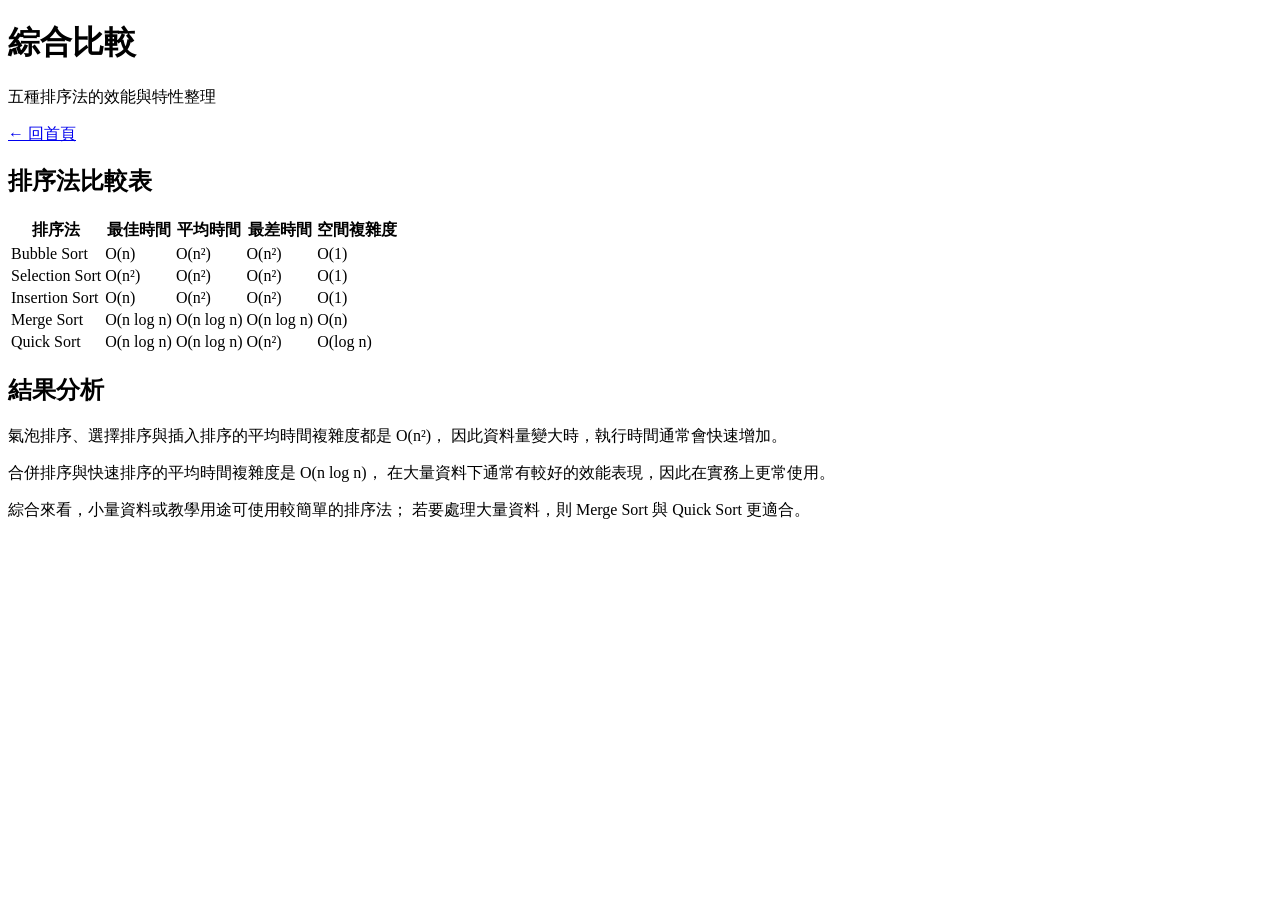
==== compare.html @ 7dc37f77 "Add files via upload" ====
<!DOCTYPE html>
<html lang="zh-Hant">
<head>
  <meta charset="UTF-8">
  <title>綜合比較</title>
  <link rel="stylesheet" href="style.css">
</head>
<body class="dark-body">
  <div class="container">
    <div class="page-title">
      <h1>綜合比較</h1>
      <p>五種排序法的效能與特性整理</p>
    </div>

    <div class="back-home">
      <a href="index.html">← 回首頁</a>
    </div>

    <div class="card">
      <h2>排序法比較表</h2>
      <table>
        <tr>
          <th>排序法</th>
          <th>最佳時間</th>
          <th>平均時間</th>
          <th>最差時間</th>
          <th>空間複雜度</th>
        </tr>
        <tr>
          <td>Bubble Sort</td>
          <td>O(n)</td>
          <td>O(n²)</td>
          <td>O(n²)</td>
          <td>O(1)</td>
        </tr>
        <tr>
          <td>Selection Sort</td>
          <td>O(n²)</td>
          <td>O(n²)</td>
          <td>O(n²)</td>
          <td>O(1)</td>
        </tr>
        <tr>
          <td>Insertion Sort</td>
          <td>O(n)</td>
          <td>O(n²)</td>
          <td>O(n²)</td>
          <td>O(1)</td>
        </tr>
        <tr>
          <td>Merge Sort</td>
          <td>O(n log n)</td>
          <td>O(n log n)</td>
          <td>O(n log n)</td>
          <td>O(n)</td>
        </tr>
        <tr>
          <td>Quick Sort</td>
          <td>O(n log n)</td>
          <td>O(n log n)</td>
          <td>O(n²)</td>
          <td>O(log n)</td>
        </tr>
      </table>
    </div>

    <div class="card">
      <h2>結果分析</h2>
      <p>
        氣泡排序、選擇排序與插入排序的平均時間複雜度都是 O(n²)，
        因此資料量變大時，執行時間通常會快速增加。
      </p>
      <p>
        合併排序與快速排序的平均時間複雜度是 O(n log n)，
        在大量資料下通常有較好的效能表現，因此在實務上更常使用。
      </p>
      <p>
        綜合來看，小量資料或教學用途可使用較簡單的排序法；
        若要處理大量資料，則 Merge Sort 與 Quick Sort 更適合。
      </p>
    </div>
  </div>
</body>
</html>
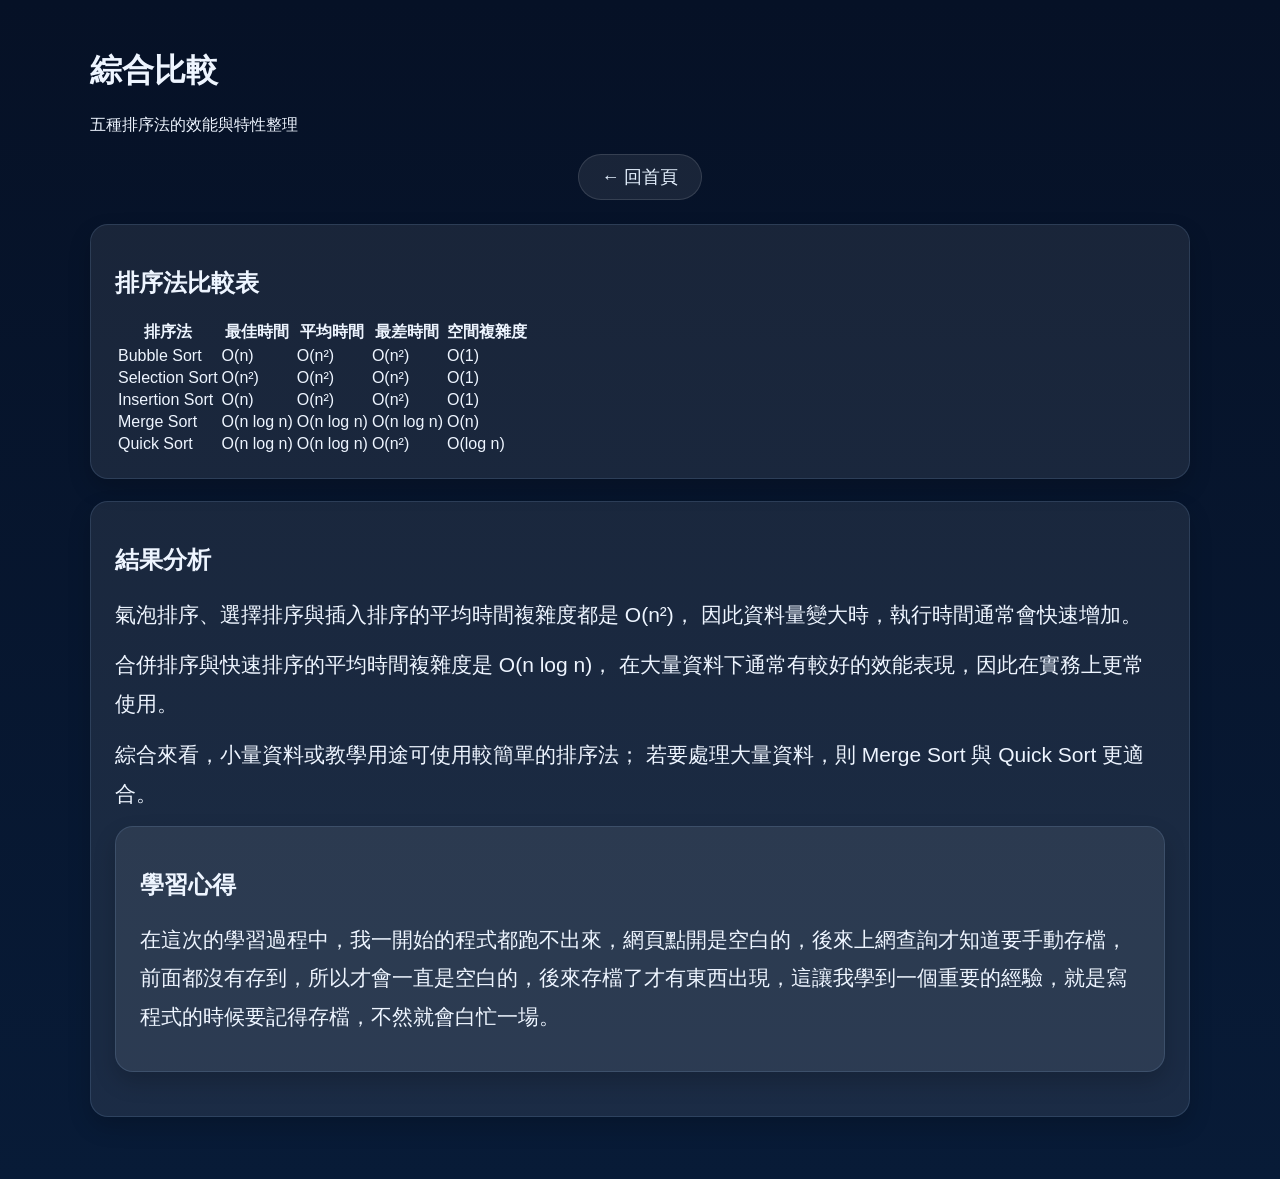
==== commit d50deedb: "Add files via upload" ====
--- a/compare.html
+++ b/compare.html
@@ -78,6 +78,11 @@
         綜合來看，小量資料或教學用途可使用較簡單的排序法；
         若要處理大量資料，則 Merge Sort 與 Quick Sort 更適合。
       </p>
+       <div class="card">
+      <h2>學習心得</h2>
+      <p>
+        在這次的學習過程中，我一開始的程式都跑不出來，網頁點開是空白的，後來上網查詢才知道要手動存檔，前面都沒有存到，所以才會一直是空白的，後來存檔了才有東西出現，這讓我學到一個重要的經驗，就是寫程式的時候要記得存檔，不然就會白忙一場。
+      </p>
     </div>
   </div>
 </body>
--- a/style.css
+++ b/style.css
@@ -0,0 +1,300 @@
+* {
+  box-sizing: border-box;
+}
+
+body {
+  margin: 0;
+  font-family: "Microsoft JhengHei", Arial, sans-serif;
+  background: linear-gradient(180deg, #061126, #081b37);
+  color: #eef5ff;
+}
+
+.container {
+  width: 92%;
+  max-width: 1100px;
+  margin: 0 auto;
+  padding: 28px 0 40px;
+}
+
+.title-area {
+  text-align: center;
+  margin-bottom: 22px;
+}
+
+.title-area h1 {
+  margin: 0;
+  font-size: 46px;
+  color: #ff7b42;
+  letter-spacing: 1px;
+}
+
+.title-area p {
+  margin: 10px 0 0;
+  color: #b8d6ff;
+  font-size: 22px;
+}
+
+.back-home {
+  text-align: center;
+  margin: 18px 0 24px;
+}
+
+.back-home a {
+  display: inline-block;
+  color: #e6f2ff;
+  text-decoration: none;
+  padding: 10px 22px;
+  border-radius: 999px;
+  background: rgba(255,255,255,0.08);
+  border: 1px solid rgba(255,255,255,0.12);
+  font-size: 18px;
+}
+
+.back-home a:hover {
+  background: rgba(255,255,255,0.14);
+}
+
+.card {
+  background: rgba(255,255,255,0.08);
+  border: 1px solid rgba(160, 205, 255, 0.14);
+  border-radius: 18px;
+  padding: 22px 24px;
+  margin-bottom: 22px;
+  box-shadow: 0 10px 22px rgba(0,0,0,0.18);
+}
+
+.card p {
+  font-size: 21px;
+  line-height: 1.85;
+  margin: 0 0 12px;
+}
+
+.highlight {
+  color: #ffb15e;
+  font-weight: bold;
+}
+
+.info-row {
+  display: flex;
+  flex-wrap: wrap;
+  gap: 12px;
+  margin-bottom: 18px;
+}
+
+.badge {
+  background: rgba(255,255,255,0.07);
+  border: 1px solid rgba(255,255,255,0.12);
+  border-radius: 999px;
+  padding: 10px 16px;
+  font-size: 17px;
+  color: #ddebff;
+}
+
+.status-box {
+  background: rgba(28, 87, 174, 0.45);
+  border: 1px solid rgba(75, 154, 255, 0.7);
+  border-radius: 14px;
+  padding: 14px 18px;
+  font-size: 20px;
+  text-align: center;
+  margin-bottom: 22px;
+  color: #eef7ff;
+}
+
+.visual-box {
+  background: rgba(255,255,255,0.07);
+  border: 1px solid rgba(255,255,255,0.08);
+  border-radius: 18px;
+  padding: 24px 20px 18px;
+  margin-bottom: 20px;
+}
+
+.bars {
+  height: 290px;
+  display: flex;
+  align-items: flex-end;
+  justify-content: center;
+  gap: 8px;
+  padding: 12px 8px 0;
+}
+
+.bar-wrap {
+  display: flex;
+  flex-direction: column;
+  align-items: center;
+  width: 54px;
+}
+
+.bar {
+  width: 100%;
+  border-radius: 8px 8px 0 0;
+  transition: height 0.25s ease, background 0.25s ease, transform 0.25s ease;
+  display: flex;
+  align-items: flex-start;
+  justify-content: center;
+  color: white;
+  font-size: 15px;
+  padding-top: 6px;
+  font-weight: bold;
+}
+
+.bar-label {
+  margin-top: 8px;
+  color: #dcecff;
+  font-size: 15px;
+}
+
+.legend {
+  display: flex;
+  flex-wrap: wrap;
+  gap: 18px;
+  justify-content: center;
+  margin-top: 18px;
+  font-size: 16px;
+  color: #dcecff;
+}
+
+.legend-item {
+  display: flex;
+  align-items: center;
+  gap: 8px;
+}
+
+.dot {
+  width: 14px;
+  height: 14px;
+  border-radius: 4px;
+  display: inline-block;
+}
+
+.controls {
+  display: flex;
+  flex-wrap: wrap;
+  justify-content: center;
+  gap: 14px;
+  margin-bottom: 18px;
+}
+
+button {
+  border: none;
+  border-radius: 999px;
+  padding: 14px 24px;
+  color: white;
+  font-size: 18px;
+  font-weight: bold;
+  cursor: pointer;
+  transition: transform 0.15s ease, opacity 0.15s ease;
+}
+
+button:hover {
+  transform: translateY(-1px);
+  opacity: 0.95;
+}
+
+button:disabled {
+  opacity: 0.45;
+  cursor: not-allowed;
+  transform: none;
+}
+
+.btn-start { background: linear-gradient(90deg, #2b74ff, #3da6ff); }
+.btn-pause { background: linear-gradient(90deg, #7b4a12, #ae6d1f); }
+.btn-step  { background: linear-gradient(90deg, #6b38df, #9449ff); }
+.btn-reset { background: linear-gradient(90deg, #54657a, #7e92a8); }
+.btn-shuffle { background: linear-gradient(90deg, #0f7a69, #1eaf94); }
+
+.bottom-controls {
+  display: flex;
+  flex-wrap: wrap;
+  justify-content: center;
+  gap: 18px;
+  align-items: center;
+  margin-bottom: 8px;
+}
+
+.control-group {
+  display: flex;
+  align-items: center;
+  gap: 10px;
+  background: rgba(255,255,255,0.06);
+  border: 1px solid rgba(255,255,255,0.1);
+  padding: 10px 14px;
+  border-radius: 999px;
+  font-size: 17px;
+}
+
+input[type="number"] {
+  width: 70px;
+  border: 1px solid rgba(255,255,255,0.18);
+  background: rgba(5,12,28,0.65);
+  color: white;
+  border-radius: 10px;
+  padding: 8px 10px;
+  font-size: 17px;
+  text-align: center;
+}
+
+input[type="range"] {
+  width: 180px;
+}
+
+.apply-btn {
+  padding: 10px 18px;
+  font-size: 16px;
+  border-radius: 12px;
+  background: linear-gradient(90deg, #c11468, #ff2e7b);
+}
+
+pre {
+  margin: 0;
+  background: #07142a;
+  border-radius: 14px;
+  border: 1px solid rgba(255,255,255,0.08);
+  padding: 18px;
+  overflow-x: auto;
+}
+
+code {
+  color: #dceaff;
+  font-family: Consolas, monospace;
+  font-size: 18px;
+  line-height: 1.7;
+}
+
+.unsorted { background: #45b7ee; }
+.scan { background: #f2ad23; }
+.min { background: #ff8a1f; }
+.current { background: #7e87e8; }
+.swap { background: #ff4f7a; }
+.sorted { background: #54d97b; }
+.left { background: #8a83ff; }
+.right { background: #45b7ee; }
+.write { background: #ff8a1f; }
+.pivot { background: #f04d85; }
+
+@media (max-width: 768px) {
+  .title-area h1 {
+    font-size: 34px;
+  }
+
+  .title-area p,
+  .card p,
+  .status-box,
+  button,
+  .control-group,
+  code {
+    font-size: 16px;
+  }
+
+  .bar-wrap {
+    width: 34px;
+  }
+
+  .bar {
+    font-size: 12px;
+  }
+
+  .bar-label {
+    font-size: 12px;
+  }
+}
